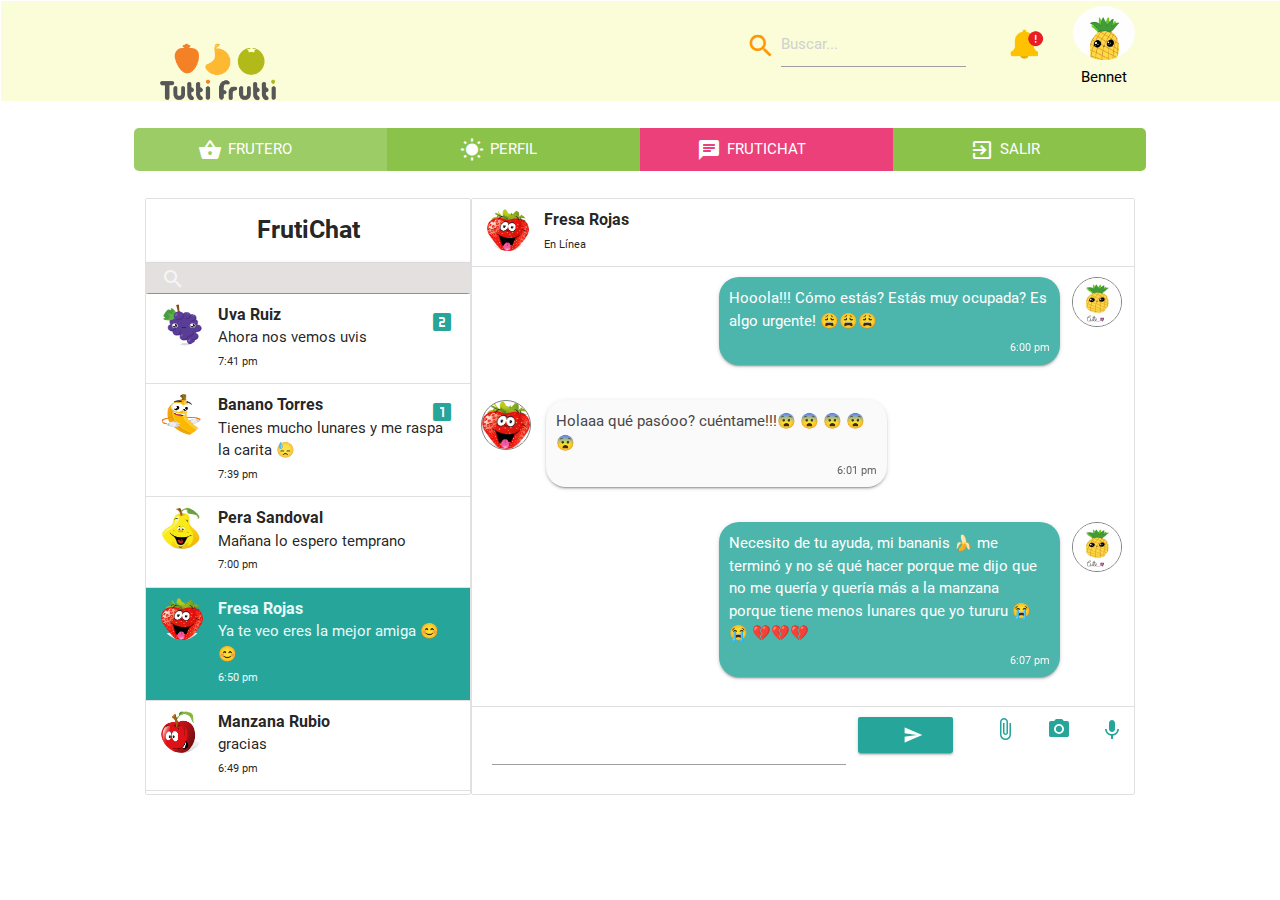
==== chat.html @ 36f9a7bd "Cambios en tuttifrutti" ====
<!DOCTYPE html>
<html lang="en">

<head>
    <meta charset="UTF-8">
    <meta name="viewport" content="width=device-width, initial-scale=1.0">
    <meta http-equiv="X-UA-Compatible" content="ie=edge">
    <link rel="stylesheet" href="css/materialize.min-custom.css">
    <link href="https://fonts.googleapis.com/icon?family=Material+Icons" rel="stylesheet">
    <link rel="stylesheet" href="css/styles.css" />
    <title>Document</title>
</head>

<body>
    <div class="overlap-header"></div>
    <div class="container content-custom-width" >
            <div class="row ">
                    <div class="col s2" id="logo">
                                    <div class="card-content">
                                      <img src="imagenes/home/tuttifrutti.png" width=200px height=220px alt="" class=" responsive-img">
                                     
                                    </div>
                            </div>
                            <div class="col s5" id="dividerheader"></div>
                            <div class="col s3 input-field" id="search">
                                     <i class="material-icons tiny prefix orange-text darken-1 padding-10">search</i>
                                    <input type="text" class="orange-text darken-1" placeholder="Buscar...">
                            </div>
                            <div class="col s1" id="notification">
                                <a href="#" onclick="alert('Tienes 4 mensajes sin leer, ve a chat')"><img src="imagenes/home/notification.jpg"  width=35px height=35px alt="" class="notification responsive-img">
                                </a></div>
                            <div class="col s1 center-align" id="profile">
                                    <a href="perfil.html" class="black-text"><img src="imagenes/perfil/perfil.jpg" width=80px height=80px alt="" class="circle responsive-img">
                                        Bennet</a>
                            </div>
        </div>
        <div class="row">
                <div class="border-radius-5-left padding-10 col s3 light-green lighten-1 center-align">
                                <div class="card-content light-green lighten-1 white-text ">
                                      <a href="home.html" class="white-text"><i class="iconos_absolute material-icons">shopping_basket</i> <span>FRUTERO</span></a>   
                                </div>
                            </div>
                            <div  class="padding-10 col s3 light-green center-align">
                                <div class="card-content light-green  white-text">
                                        <a href="perfil.html" class="white-text"><i class="iconos_absolute material-icons">wb_sunny</i> <span>PERFIL</span></a>         
                                </div>
                            </div>
                            <div  class="padding-10 col s3 pink lighten-1 center-align">
                                <div class="card-content pink lighten-1 white-text">
                                       
                                        <a href="chat.html" class="white-text"> <i class="iconos_absolute material-icons">chat</i> <span>FRUTICHAT</span> </a>
                                </div>
                            </div>
                            <div  class="border-radius-5-right padding-10 col s3 light-green center-align">
                                <div class="card-content light-green  white-text">
                                        <a href="index.html" class="white-text"><i class="iconos_absolute material-icons">exit_to_app </i><span>SALIR</span> </a>
                                </div>
                            </div>
    </div>
        <div class="row">
            <div class="col s4" style="margin-right:0px; padding-right: 0px">
                <ul class="collection">

                    <!-- Titulo Chat -->
                    <li class="collection-item">
                        <p class="title" style="text-align: center; padding: 5px; margin:5px;font-size: 25px">
                            <b>FrutiChat</b></p>
                    </li>

                    <!-- Boton de Buscar -->
                    <li class="collection-item" style="padding:0px">
                        <nav style="height:30px">
                            <div class="nav-wrapper" style="height:30px;line-height:30px">
                                <form style="height: 30px">
                                    <div class="input-field">
                                        <input id="search" style="padding: 0px 0px 0px 4rem; margin:0px" type="search"
                                            required>
                                        <label class="label-icon" for="search" style="font-size:.75em; top: -28px"><i
                                                class="material-icons">search</i></label>
                                        <i class="material-icons" style="font-size:.75em; top: -19px">close</i>
                                    </div>
                                </form>
                            </div>
                        </nav>

                    </li>
                    <div style="height:500px; overflow:scroll">
                        <li class="collection-item avatar ">
                            <img src="imagenes/home/uva.png" alt="" class="circle">
                            <span class="title"><b>Uva Ruiz</b></span>
                            <p>Ahora nos vemos uvis <br>
                                <small>7:41 pm</small>
                            </p>
                            <a href="#!" class="secondary-content"><i class="material-icons">looks_two</i></a>
                        </li>
                        <li class="collection-item avatar">
                            <img src="imagenes/chat/banana.png" alt="" class="circle">
                            <span class="title"><b>Banano Torres</b></span>
                            <p>Tienes mucho lunares y me raspa la carita &#128531;<br>
                                <small>7:39 pm</small>
                            </p>
                            <a href="#!" class="secondary-content"><i class="material-icons">looks_one</i></a>
                        </li>
                        <li class="collection-item avatar">
                            <img src="imagenes/chat/pear.jpg" alt="" class="circle">
                            <span class="title"><b>Pera Sandoval</b></span>
                            <p>Mañana lo espero temprano<br>
                                <small>7:00 pm</small>
                            </p>

                        </li>
                        <li class="collection-item avatar active">
                            <img src="imagenes/chat/strawberry.png" alt="" class="circle">
                            <span class="title"><b>Fresa Rojas</b></span>
                            <p>Ya te veo eres la mejor amiga  &#128522;&#128522;<br>
                                <small>6:50 pm</small>
                            </p>
                        </li>
                        <li class="collection-item avatar">
                            <img src="imagenes/chat/apple.png" alt="" class="circle">
                            <span class="title"><b>Manzana Rubio</b></span>
                            <p>gracias<br>
                                <small>6:49 pm</small>
                            </p>
                        </li>
                        <li class="collection-item avatar">
                            <img src="imagenes/chat/naranja.jpg" alt="" class="circle">
                            <span class="title"><b>Naranja Ávila</b></span>
                            <p>así esta bien<br>
                                <small>6:29 pm</small>
                            </p>
                        </li>
                    </div>
                </ul>

            </div>


            <div class="col s8" style="margin-left:0px; padding-left: 0px">
                <ul class="collection">
                    <!-- style="height: 690px" -->
                    <!-- Encabezado con quien está hablando -->
                    <li class="collection-item avatar" style="min-height: 64px">
                        <img src="imagenes/chat/strawberry.png" alt="" class="circle">
                        <span class="title"><b>Fresa Rojas</b></span>
                        <p><small>En Línea</small>
                        </p>
                    </li>

                    <!-- Parte interna de conversación -->
                    <li class="collection-item" style="height:440px; overflow-y:scroll">
                        <div class="row">
                            <div class="col s11">
                                <div class="card-panel teal lighten-2" style="float: right;max-width: 60%;  width: auto; padding:10px 10px;
                                    margin: 0 0 1rem 0; border-radius: 20px">
                                    <div class="card-content white-text" style>
                                        <p style="margin: 0px">Hooola!!! Cómo estás? Estás muy ocupada? Es algo urgente! &#128553;&#128553;&#128553;

                                        </p>
                                        <span style="color:whitesmoke; float:right;margin: 0"><sub>6:00
                                                pm</sub></span>
                                    </div>
                                </div>
                            </div>

                            <div class="col s1" style="padding: 0">
                                <img src="imagenes/chat/amigos6.jpg" alt="" class="circle" width="50px"
                                    height="50px" style="border:1px solid grey; vertical-align: bottom">
                            </div>
                        </div>

                        <div class="row">
                            <div class="col s1" style="padding: 0">
                                <img src="imagenes/chat/strawberry.png" alt="" class="circle" width="50px"
                                    height="50px" style="border:1px solid grey; vertical-align: bottom">
                            </div>

                            <div class="col s11">
                                <div class="card-panel grey lighten-5" style="float:left; max-width: 60%; width: auto; padding:10px 10px;
                                        margin: 0 0 1rem 0; border-radius: 20px">
                                    <div class="card-content" style="color:rgb(71, 71, 71)">
                                        <p style="margin: 0px"> Holaaa qué pasóoo? cuéntame!!!&#x1F628; &#x1F628; &#x1F628; &#x1F628; &#x1F628;
                                        </p>
                                        <span style="color:rgb(102, 99, 99); float:right;margin: 0"><sub>6:01
                                                pm</sub></span>
                                    </div>
                                </div>
                            </div>
                        </div>

                        <div class="row">
                            <div class="col s11">
                                <div class="card-panel teal lighten-2" style="float: right;max-width: 60%;  width: auto; padding:10px 10px;
                                        margin: 0 0 1rem 0; border-radius: 20px">
                                    <div class="card-content white-text" style>
                                        <p style="margin: 0px"> Necesito de tu ayuda, mi bananis 🍌 me terminó y no sé qué hacer porque
                                            me dijo que no me quería y quería más a la manzana porque tiene menos lunares que yo tururu 
                                            &#128557; &#128557;
                                            💔💔💔                                        </p>
                                        <span style="color:whitesmoke; float:right;margin: 0"><sub>6:07
                                                pm</sub></span>
                                    </div>
                                </div>
                            </div>

                            <div class="col s1" style="padding: 0">
                                <img src="imagenes/chat/amigos6.jpg" alt="" class="circle" width="50px"
                                    height="50px" style="border:1px solid grey; vertical-align: bottom">
                            </div>
                        </div>

                        <div class="row">
                            <div class="col s1" style="padding: 0">
                                <img src="imagenes/chat/strawberry.png" alt="" class="circle" width="50px"
                                    height="50px" style="border:1px solid grey; vertical-align: bottom">
                            </div>

                            <div class="col s11">
                                <div class="card-panel grey lighten-5" style="float:left; max-width: 60%; width: auto; padding:10px 10px;
                                            margin: 0 0 1rem 0; border-radius: 20px">
                                    <div class="card-content" style="color:rgb(71, 71, 71)">
                                        <p style="margin: 0px">Quieres que hable con él? O quieres que tomemos unos cocteles?🍸🍸🍸🍹🍹&#129322;&#129322;
                                        </p>
                                        <span style="color:rgb(102, 99, 99); float:right;margin: 0"><sub>6:15
                                                pm</sub></span>
                                    </div>
                                </div>
                            </div>
                        </div>

                        <div class="row">
                            <div class="col s11">
                                <div class="card-panel teal lighten-2" style="float: right;max-width: 60%;  width: auto; padding:10px 10px;
                                            margin: 0 0 1rem 0; border-radius: 20px">
                                    <div class="card-content white-text" style>
                                        <p style="margin: 0px">Siiiii Green Bar donde nos conocimos cuando te caiste
                                            en el baño &#129315;&#129315;&#129315;
                                        </p>
                                        <span style="color:whitesmoke; float:right;margin: 0"><sub>6:20
                                                pm</sub></span>
                                    </div>
                                </div>
                            </div>

                            <div class="col s1" style="padding: 0">
                                <img src="imagenes/chat/amigos6.jpg" alt="" class="circle" width="50px"
                                    height="50px" style="border:1px solid grey; vertical-align: bottom">
                            </div>
                        </div>

                        <div class="row">
                            <div class="col s1" style="padding: 0">
                                <img src="imagenes/chat/strawberry.png" alt="" class="circle" width="50px"
                                    height="50px" style="border:1px solid grey; vertical-align: bottom">
                            </div>

                            <div class="col s11">
                                <div class="card-panel grey lighten-5" style="float:left; max-width: 60%; width: auto; padding:10px 10px;
                                                margin: 0 0 1rem 0; border-radius: 20px">
                                    <div class="card-content" style="color:rgb(71, 71, 71)">
                                        <p style="margin: 0px">Listo a qué horas nos vemos?
                                        </p>
                                        <span style="color:rgb(102, 99, 99); float:right;margin: 0"><sub>6:22
                                                pm</sub></span>
                                    </div>
                                </div>
                            </div>
                        </div>

                        <div class="row">
                            <div class="col s11">
                                <div class="card-panel teal lighten-2" style="float: right;max-width: 60%;  width: auto; padding:10px 10px;
                                                margin: 0 0 1rem 0; border-radius: 20px">
                                    <div class="card-content white-text" style>
                                        <p style="margin: 0px">Te parece en una hora porque tengo cara de loca
                                        </p>
                                        <span style="color:whitesmoke; float:right;margin: 0"><sub>6:30
                                                pm</sub></span>
                                    </div>
                                </div>
                            </div>

                            <div class="col s1" style="padding: 0">
                                <img src="imagenes/chat/amigos6.jpg" alt="" class="circle" width="50px"
                                    height="50px" style="border:1px solid grey; vertical-align: bottom">
                            </div>
                        </div>

                        <div class="row">
                            <div class="col s11">
                                <div class="card-panel teal lighten-2" style="float: right;max-width: 60%;  width: auto; padding:10px 10px;
                                                    margin: 0 0 1rem 0; border-radius: 20px">
                                    <div class="card-content white-text" style>
                                        <p style="margin: 0px"> Ya te veo eres la mejor amiga  &#128522;&#128522;
                                        </p>
                                        <span style="color:whitesmoke; float:right;margin: 0"><sub>6:50
                                                pm</sub></span>
                                    </div>
                                </div>
                            </div>

                            <div class="col s1" style="padding: 0">
                                <img src="imagenes/chat/amigos6.jpg" alt="" class="circle" width="50px"
                                    height="50px" style="border:1px solid grey; vertical-align: bottom">
                            </div>
                        </div>
                    </li>

                    <!-- Parte de enviar mensajes -->
                    <li class="collection-item" style="height: 68px">
                        <div class="row">
                            <form class="col s12">
                                <div class="row">
                                    <div class="input-field col s7" style="margin: 0px">
                                        <textarea id="textarea1" class="materialize-textarea"
                                            style="margin:0px 0px 2px; padding:1px 0px 1px"></textarea>
                                    </div>
                                    <div class="col s2" style="padding: 0px 1px">
                                        <button class="btn waves-effect waves-light" type="submit" name="action">
                                            <i class="material-icons right">send</i>
                                        </button>
                                    </div>
                                    <div class="col s1" style="padding: 0px 1px">
                                        <a href="#!" class="secondary-content"><i
                                                class="material-icons">attach_file</i></a>
                                    </div>

                                    <div class="col s1" style="padding: 0px 1px">
                                        <a href="#!" class="secondary-content"><i
                                                class="material-icons">camera_alt</i></a>
                                    </div>

                                    <div class="col s1" style="padding: 0px 1px">
                                        <a href="#!" class="secondary-content"><i
                                                class="material-icons">keyboard_voice</i></a>
                                    </div>

                                </div>
                            </form>
                        </div>
                    </li>
                </ul>
            </div>
        </div>
    </div>


</body>

</html>
---- css/styles.css ----
/* Home */

.notification{
  margin-top: 20px !important;
  margin-left: 20px !important;
}
.padding-10{
  padding: 10px !important;
}
.border-radius-5-left{
  border-radius: 5px 0px 0px 5px !important;
}
.border-radius-5-right{
  border-radius: 0px 5px 5px 0px !important;
}

.iconos_absolute{
  position:absolute !important;
  margin-left: -30px !important;
}
.overlap{
  position: absolute !important;
  width:227px !important;
  height:297px !important;
  background:rgba(133, 121, 121, 0.2);
  z-index: 9000;
}
.overlap-header{
  position: absolute !important;
  width:100% !important;
  height:100px !important;
  background-image: url("../imagenes/home/fondopatron.jpg");
  background:rgba(234, 246, 99, 0.26);
  z-index: -2;
}
.zindexfirst{
  z-index: 9000000 !important;
}
.card-custom{
  width:227px !important;
  height:297px !important;
}
.content-custom-width{
  width: 90% !important;
}
.float-right{
  float: right !important;
}
.margin-10{
  margin:10px !important;
}
.span-wall{
  font-size: 16px !important; font-weight:bold !important;
}
.img-wall{
  padding:0px 50px 20px 50px !important;
}
.background-opacity{
  background:rgba(75, 185, 133, 0.3);
  z-index: 90000 !important;
}
.cards_event{
  display: flex;
  flex-direction: column; 
}
.fondofrutas{
  background-size: 150px;
  background-image:url("../imagenes/home/fondo.png") !important;
  background-repeat: repeat;
}
.size-events{
  width: 70% !important;
  height: 70% !important;
  margin-left: 15% !important;
}


/* Perfil */
body{
  background: white;
  padding: 1px !important;    
}

.container{
  padding:5px !important;
  max-width: 1000px !important;
  
}
.bio{
color:  #616161 !important; 
height: 400px !important;  
}

.titulo{
  font-size: 23px !important;
}

#file_multi_video{
  width: 0.1px;
  height: 0.1px;
  opacity: 0;
  overflow: hidden;
  position: absolute;
  z-index: -1;
  }
  #file{
    width: 0.1px;
    height: 0.1px;
    opacity: 0;
    overflow: hidden;
    position: absolute;
    z-index: -1;
    }

label[for="file_multi_video"] {
  font-size: 12px;
  font-weight: 600;
  color: #fff;
  background-color: #106BA0;
  display: inline-block;
  transition: all .5s;
  cursor: pointer;
  padding: 10px 10px !important;
  text-transform: uppercase;
  width: fit-content;
  text-align: center;
  }

  label[for="file"] {
    font-size: 12px;
    font-weight: 600;
    color: #fff;
    background-color: #106BA0;
    display: inline-block;
    transition: all .5s;
    cursor: pointer;
    padding: 10px 10px !important;
    text-transform: uppercase;
    width: fit-content;
    text-align: center;
    
  }

  .estilo-textarea {
    width:450px;border: 2px solid #990000; height: 60px !important;
  }

  .remark{
    background-color: #F2FDFF;
    border-radius: 20px;
    width: 480px;
    height: 80px;
    text-align: left;
    align-self: center;
    overflow-y: scroll;
  }
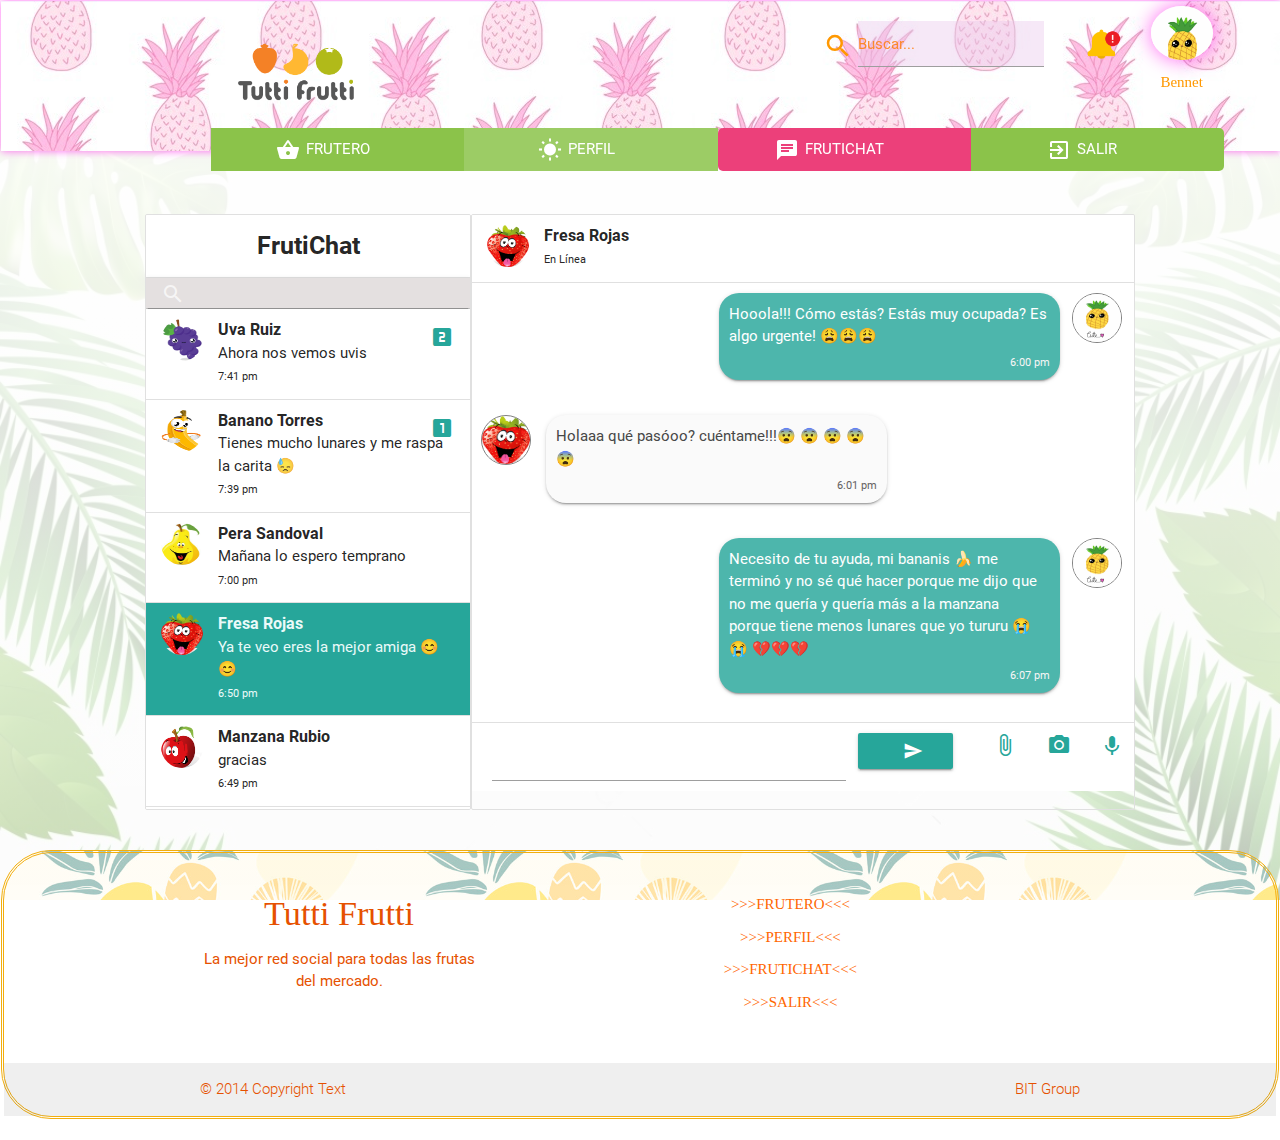
==== commit 4b716145: "Modificaciones de Grupo Mandarina, header, footer, fondo" ====
--- a/chat.html
+++ b/chat.html
@@ -11,53 +11,73 @@
     <title>Document</title>
 </head>
 
-<body>
-    <div class="overlap-header"></div>
-    <div class="container content-custom-width" >
+<body class="fondo">
+
+    <!-- HEADAER -->
+    <header class="menu-cambia">
+        <div class="overlap-header menu-cambia"></div>
+        <div class="container content-custom-width fixedheader">
             <div class="row ">
-                    <div class="col s2" id="logo">
-                                    <div class="card-content">
-                                      <img src="imagenes/home/tuttifrutti.png" width=200px height=220px alt="" class=" responsive-img">
-                                     
-                                    </div>
-                            </div>
-                            <div class="col s5" id="dividerheader"></div>
-                            <div class="col s3 input-field" id="search">
-                                     <i class="material-icons tiny prefix orange-text darken-1 padding-10">search</i>
-                                    <input type="text" class="orange-text darken-1" placeholder="Buscar...">
-                            </div>
-                            <div class="col s1" id="notification">
-                                <a href="#" onclick="alert('Tienes 4 mensajes sin leer, ve a chat')"><img src="imagenes/home/notification.jpg"  width=35px height=35px alt="" class="notification responsive-img">
-                                </a></div>
-                            <div class="col s1 center-align" id="profile">
-                                    <a href="perfil.html" class="black-text"><img src="imagenes/perfil/perfil.jpg" width=80px height=80px alt="" class="circle responsive-img">
-                                        Bennet</a>
-                            </div>
+                <div class="col s2" id="logo">
+                    <div class="card-content">
+                        <img src="imagenes/home/tuttifrutti.png" alt="" class="img_logo responsive-img">
+
+                    </div>
+                </div>
+                <div class="col s5" id="dividerheader"></div>
+                <div class="col s3 input-field" id="search">
+                    <i class="material-icons tiny prefix orange-text darken-1 padding-10 ">search</i>
+                    <input type="text" style="background-color: rgba(234, 204, 236, 0.445)" class="orange-text darken-1" placeholder="Buscar...">
+                </div>
+                <div class="col s1" id="notification">
+                    <a href="chat.html" onclick="alert('Tienes 4 mensajes sin leer, ve a chat')">
+                        <img src="imagenes/home/notification.jpg" alt="" class="img_alerta notification responsive-img">
+                    </a>
+                </div>
+                <div class="col s1 center-align" id="profile">
+                    <a href="perfil.html" class="black-text">
+                        <img src="imagenes/perfil/perfil.jpg" width=80px height=80px alt="" class="circle responsive-img sombra">
+                        <h6 class="orange-text darken-4 fuente">Bennet</h6>
+                    </a>
+                </div>
+            </div>
+
+            <div class="row">
+                <div class="padding-10 col s3 light-green center-align">
+                    <div class="card-content light-green  white-text">
+                        <a href="home.html" class="white-text"><i class="iconos_absolute material-icons">shopping_basket</i> <span>FRUTERO</span></a>
+                    </div>
+                </div>
+
+                <div class="padding-10 col s3 light-green lighten-1 center-align">
+                    <div class="card-content light-green lighten-1 white-text">
+                        <a href="perfil.html" class="white-text"><i class="iconos_absolute material-icons">wb_sunny</i> <span>PERFIL</span></a>
+                    </div>
+                </div>
+
+                <div class="border-radius-5-left padding-10 col s3 pink lighten-1 center-align">
+                    <div class="card-content pink lighten-1 white-text ">
+
+                        <a href="chat.html" class="white-text"> <i class="iconos_absolute material-icons">chat</i> <span>FRUTICHAT</span> </a>
+                    </div>
+                </div>
+                <div class="border-radius-5-right padding-10 col s3 light-green center-align">
+                    <div class="card-content light-green  white-text">
+                        <a href="index.html" class="white-text"><i class="iconos_absolute material-icons">exit_to_app </i><span>SALIR</span> </a>
+                    </div>
+                </div>
+
+            </div>
+
         </div>
-        <div class="row">
-                <div class="border-radius-5-left padding-10 col s3 light-green lighten-1 center-align">
-                                <div class="card-content light-green lighten-1 white-text ">
-                                      <a href="home.html" class="white-text"><i class="iconos_absolute material-icons">shopping_basket</i> <span>FRUTERO</span></a>   
-                                </div>
-                            </div>
-                            <div  class="padding-10 col s3 light-green center-align">
-                                <div class="card-content light-green  white-text">
-                                        <a href="perfil.html" class="white-text"><i class="iconos_absolute material-icons">wb_sunny</i> <span>PERFIL</span></a>         
-                                </div>
-                            </div>
-                            <div  class="padding-10 col s3 pink lighten-1 center-align">
-                                <div class="card-content pink lighten-1 white-text">
-                                       
-                                        <a href="chat.html" class="white-text"> <i class="iconos_absolute material-icons">chat</i> <span>FRUTICHAT</span> </a>
-                                </div>
-                            </div>
-                            <div  class="border-radius-5-right padding-10 col s3 light-green center-align">
-                                <div class="card-content light-green  white-text">
-                                        <a href="index.html" class="white-text"><i class="iconos_absolute material-icons">exit_to_app </i><span>SALIR</span> </a>
-                                </div>
-                            </div>
-    </div>
-        <div class="row">
+    </header>
+    <!-- FIN HEADER -->
+
+
+
+    <div class="container content-custom-width">
+        <!-- dentro de este div va el contenido de la pagina-->
+        <div class="row padi">
             <div class="col s4" style="margin-right:0px; padding-right: 0px">
                 <ul class="collection">
 
@@ -73,8 +93,7 @@
                             <div class="nav-wrapper" style="height:30px;line-height:30px">
                                 <form style="height: 30px">
                                     <div class="input-field">
-                                        <input id="search" style="padding: 0px 0px 0px 4rem; margin:0px" type="search"
-                                            required>
+                                        <input id="search" style="padding: 0px 0px 0px 4rem; margin:0px" type="search" required>
                                         <label class="label-icon" for="search" style="font-size:.75em; top: -28px"><i
                                                 class="material-icons">search</i></label>
                                         <i class="material-icons" style="font-size:.75em; top: -19px">close</i>
@@ -112,7 +131,7 @@
                         <li class="collection-item avatar active">
                             <img src="imagenes/chat/strawberry.png" alt="" class="circle">
                             <span class="title"><b>Fresa Rojas</b></span>
-                            <p>Ya te veo eres la mejor amiga  &#128522;&#128522;<br>
+                            <p>Ya te veo eres la mejor amiga &#128522;&#128522;<br>
                                 <small>6:50 pm</small>
                             </p>
                         </li>
@@ -164,15 +183,13 @@
                             </div>
 
                             <div class="col s1" style="padding: 0">
-                                <img src="imagenes/chat/amigos6.jpg" alt="" class="circle" width="50px"
-                                    height="50px" style="border:1px solid grey; vertical-align: bottom">
-                            </div>
-                        </div>
-
-                        <div class="row">
-                            <div class="col s1" style="padding: 0">
-                                <img src="imagenes/chat/strawberry.png" alt="" class="circle" width="50px"
-                                    height="50px" style="border:1px solid grey; vertical-align: bottom">
+                                <img src="imagenes/chat/amigos6.jpg" alt="" class="circle" width="50px" height="50px" style="border:1px solid grey; vertical-align: bottom">
+                            </div>
+                        </div>
+
+                        <div class="row">
+                            <div class="col s1" style="padding: 0">
+                                <img src="imagenes/chat/strawberry.png" alt="" class="circle" width="50px" height="50px" style="border:1px solid grey; vertical-align: bottom">
                             </div>
 
                             <div class="col s11">
@@ -193,10 +210,7 @@
                                 <div class="card-panel teal lighten-2" style="float: right;max-width: 60%;  width: auto; padding:10px 10px;
                                         margin: 0 0 1rem 0; border-radius: 20px">
                                     <div class="card-content white-text" style>
-                                        <p style="margin: 0px"> Necesito de tu ayuda, mi bananis 🍌 me terminó y no sé qué hacer porque
-                                            me dijo que no me quería y quería más a la manzana porque tiene menos lunares que yo tururu 
-                                            &#128557; &#128557;
-                                            💔💔💔                                        </p>
+                                        <p style="margin: 0px"> Necesito de tu ayuda, mi bananis 🍌 me terminó y no sé qué hacer porque me dijo que no me quería y quería más a la manzana porque tiene menos lunares que yo tururu &#128557; &#128557; 💔💔💔 </p>
                                         <span style="color:whitesmoke; float:right;margin: 0"><sub>6:07
                                                 pm</sub></span>
                                     </div>
@@ -204,15 +218,13 @@
                             </div>
 
                             <div class="col s1" style="padding: 0">
-                                <img src="imagenes/chat/amigos6.jpg" alt="" class="circle" width="50px"
-                                    height="50px" style="border:1px solid grey; vertical-align: bottom">
-                            </div>
-                        </div>
-
-                        <div class="row">
-                            <div class="col s1" style="padding: 0">
-                                <img src="imagenes/chat/strawberry.png" alt="" class="circle" width="50px"
-                                    height="50px" style="border:1px solid grey; vertical-align: bottom">
+                                <img src="imagenes/chat/amigos6.jpg" alt="" class="circle" width="50px" height="50px" style="border:1px solid grey; vertical-align: bottom">
+                            </div>
+                        </div>
+
+                        <div class="row">
+                            <div class="col s1" style="padding: 0">
+                                <img src="imagenes/chat/strawberry.png" alt="" class="circle" width="50px" height="50px" style="border:1px solid grey; vertical-align: bottom">
                             </div>
 
                             <div class="col s11">
@@ -233,8 +245,7 @@
                                 <div class="card-panel teal lighten-2" style="float: right;max-width: 60%;  width: auto; padding:10px 10px;
                                             margin: 0 0 1rem 0; border-radius: 20px">
                                     <div class="card-content white-text" style>
-                                        <p style="margin: 0px">Siiiii Green Bar donde nos conocimos cuando te caiste
-                                            en el baño &#129315;&#129315;&#129315;
+                                        <p style="margin: 0px">Siiiii Green Bar donde nos conocimos cuando te caiste en el baño &#129315;&#129315;&#129315;
                                         </p>
                                         <span style="color:whitesmoke; float:right;margin: 0"><sub>6:20
                                                 pm</sub></span>
@@ -243,15 +254,13 @@
                             </div>
 
                             <div class="col s1" style="padding: 0">
-                                <img src="imagenes/chat/amigos6.jpg" alt="" class="circle" width="50px"
-                                    height="50px" style="border:1px solid grey; vertical-align: bottom">
-                            </div>
-                        </div>
-
-                        <div class="row">
-                            <div class="col s1" style="padding: 0">
-                                <img src="imagenes/chat/strawberry.png" alt="" class="circle" width="50px"
-                                    height="50px" style="border:1px solid grey; vertical-align: bottom">
+                                <img src="imagenes/chat/amigos6.jpg" alt="" class="circle" width="50px" height="50px" style="border:1px solid grey; vertical-align: bottom">
+                            </div>
+                        </div>
+
+                        <div class="row">
+                            <div class="col s1" style="padding: 0">
+                                <img src="imagenes/chat/strawberry.png" alt="" class="circle" width="50px" height="50px" style="border:1px solid grey; vertical-align: bottom">
                             </div>
 
                             <div class="col s11">
@@ -281,8 +290,7 @@
                             </div>
 
                             <div class="col s1" style="padding: 0">
-                                <img src="imagenes/chat/amigos6.jpg" alt="" class="circle" width="50px"
-                                    height="50px" style="border:1px solid grey; vertical-align: bottom">
+                                <img src="imagenes/chat/amigos6.jpg" alt="" class="circle" width="50px" height="50px" style="border:1px solid grey; vertical-align: bottom">
                             </div>
                         </div>
 
@@ -291,7 +299,7 @@
                                 <div class="card-panel teal lighten-2" style="float: right;max-width: 60%;  width: auto; padding:10px 10px;
                                                     margin: 0 0 1rem 0; border-radius: 20px">
                                     <div class="card-content white-text" style>
-                                        <p style="margin: 0px"> Ya te veo eres la mejor amiga  &#128522;&#128522;
+                                        <p style="margin: 0px"> Ya te veo eres la mejor amiga &#128522;&#128522;
                                         </p>
                                         <span style="color:whitesmoke; float:right;margin: 0"><sub>6:50
                                                 pm</sub></span>
@@ -300,8 +308,7 @@
                             </div>
 
                             <div class="col s1" style="padding: 0">
-                                <img src="imagenes/chat/amigos6.jpg" alt="" class="circle" width="50px"
-                                    height="50px" style="border:1px solid grey; vertical-align: bottom">
+                                <img src="imagenes/chat/amigos6.jpg" alt="" class="circle" width="50px" height="50px" style="border:1px solid grey; vertical-align: bottom">
                             </div>
                         </div>
                     </li>
@@ -312,8 +319,7 @@
                             <form class="col s12">
                                 <div class="row">
                                     <div class="input-field col s7" style="margin: 0px">
-                                        <textarea id="textarea1" class="materialize-textarea"
-                                            style="margin:0px 0px 2px; padding:1px 0px 1px"></textarea>
+                                        <textarea id="textarea1" class="materialize-textarea" style="margin:0px 0px 2px; padding:1px 0px 1px"></textarea>
                                     </div>
                                     <div class="col s2" style="padding: 0px 1px">
                                         <button class="btn waves-effect waves-light" type="submit" name="action">
@@ -342,8 +348,46 @@
                 </ul>
             </div>
         </div>
+
+
+        <!--Aqui termina el contenido de la pagina -->
     </div>
 
+    <!-- FOOTER -->
+
+    <div class="row">
+        <footer class="page-footer fondo-footer">
+            <div class="container">
+                <div class="row">
+                    <div class="col l4 s12 ">
+                        <h4 class="orange-text text-darken-4 center fuente">Tutti Frutti</h4>
+                        <p class="orange-text text-darken-4 center">La mejor red social para todas las frutas del mercado.</p>
+                    </div>
+                    <div class="col l4 offset-l2 s12 fuente center">
+                        <ul>
+                            <li class="padding-3"><a class="link" href="home.html">>>>FRUTERO<<<</a></li>
+                            <li class="padding-3"><a class="link" href="perfil.html">>>>PERFIL<<<</a></li>
+                            <li class="padding-3"><a class="link" href="chat.html">>>>FRUTICHAT<<<</a></li>
+                            <li class="padding-3"><a class="link" href="index.html">>>>SALIR<<<</a></li>
+                        </ul>
+                    </div>
+                </div>
+            </div>
+            <div class="footer-copyright">
+                <div class="container">
+
+                    <a class="orange-text text-darken-4 left" href="#">© 2014 Copyright Text</a>
+                    <a class="orange-text text-darken-4 right" href="#">BIT Group</a>
+                </div>
+            </div>
+        </footer>
+
+    </div>
+
+
+    <script type="text/javascript" src="https://code.jquery.com/jquery-3.2.1.min.js"></script>
+    <script type="text/javascript" src="js/materialize.min.js"></script>
+    <script type="text/javascript" src="js/header.js"></script>
 
 </body>
 
--- a/css/styles.css
+++ b/css/styles.css
@@ -1,3 +1,54 @@
+/* Header */
+
+.fixedheader {
+  position: fixed;
+  width: 500px;
+  height: 200px;
+  left: 17%;
+  right: 17%;
+  z-index: +20;
+}
+
+.img_logo {
+  width: 200px;
+  height: 220px;
+}
+
+.img_alerta {
+  width: 35px;
+  height: 35px;
+}
+
+.padi {
+  padding-top: 200px;
+}
+
+.sombra {
+  border-color: rgb(255, 144, 0);
+  box-shadow: 0 1px 1px rgba(164, 23, 229, 0.075)inset, 0 0 20px rgba(255, 0, 234, 0.6);
+}
+
+input::placeholder {
+  color: rgba(255, 123, 0, 0.808);
+}
+
+
+/* tamñaños para el menu pequeño */
+
+.menu-cambia.small img {
+  width: 70%;
+  height: 70%;
+  margin-top: 10px;
+}
+
+.menu-cambia.small li {
+  margin-top: 100px;
+}
+
+.menu-cambia.small a {
+  font-family: "Signika-Bold";
+}
+
 /* Home */
 
 .notification{
@@ -7,6 +58,11 @@
 .padding-10{
   padding: 10px !important;
 }
+
+.padding-3 {
+  padding-bottom: 10px !important;
+}
+
 .border-radius-5-left{
   border-radius: 5px 0px 0px 5px !important;
 }
@@ -25,16 +81,17 @@
   background:rgba(133, 121, 121, 0.2);
   z-index: 9000;
 }
-.overlap-header{
-  position: absolute !important;
-  width:100% !important;
-  height:100px !important;
-  background-image: url("../imagenes/home/fondopatron.jpg");
-  background:rgba(234, 246, 99, 0.26);
-  z-index: -2;
+.overlap-header {
+  position: fixed !important;
+  width: 100% !important;
+  height: 150px !important;
+  background-image: url("../imagenes/header.jpg");
+  border-color: rgb(255, 144, 0);
+  box-shadow: 0 1px 1px rgba(164, 23, 229, 0.075)inset, 0 0 8px rgba(255, 0, 234, 0.6);
+  z-index: 12;
 }
 .zindexfirst{
-  z-index: 9000000 !important;
+  z-index: 10 !important;
 }
 .card-custom{
   width:227px !important;
@@ -63,12 +120,13 @@
   display: flex;
   flex-direction: column; 
 }
-.fondofrutas{
+.fondofrutas {
   background-size: 150px;
-  background-image:url("../imagenes/home/fondo.png") !important;
+  background-image: url("../imagenes/home/fondo.png") !important;
   background-repeat: repeat;
 }
-.size-events{
+
+.size-events {
   width: 70% !important;
   height: 70% !important;
   margin-left: 15% !important;
@@ -94,6 +152,8 @@
 .titulo{
   font-size: 23px !important;
 }
+
+/* Publicaciones */
 
 #file_multi_video{
   width: 0.1px;
@@ -153,4 +213,49 @@
     text-align: left;
     align-self: center;
     overflow-y: scroll;
-  }+  }
+
+  /* Diana */
+
+.fondo {
+  
+  background-image: linear-gradient( rgb(255, 255, 255), rgba(255, 255, 255, 0.712)), url(../imagenes/fondo4.jpg);
+  background-size: 100%;
+  z-index: 100;
+  background-attachment: fixed;
+}
+
+.fondo-footer {
+  background-image: linear-gradient( rgba(247, 222, 109, 0.486), rgba(255, 255, 255, 0.363)), url(../imagenes/footer.jpg);
+  background-size: 30%;
+  z-index: 100;
+  background-attachment: fixed;
+  border-radius: 50px 50px 50px 50px;
+  -moz-border-radius: 50px 50px 50px 50px;
+  -webkit-border-radius: 50px 50px 50px 50px;
+  border: 3px double #f2ae0e;
+}
+
+@font-face {
+  font-family: "Signika-Bold";
+  src: url("fonts/Signika-Bold.ttf");
+}
+
+.fuente {
+  font-family: "Signika-Bold";
+}
+
+.contenido {
+  position: absolute;
+  background: transparent;
+  z-index: 2;
+  width: 100%
+}
+
+.link {
+  color: rgb(255, 102, 0);
+}
+
+.link:hover {
+  color: rgb(1, 204, 52);
+}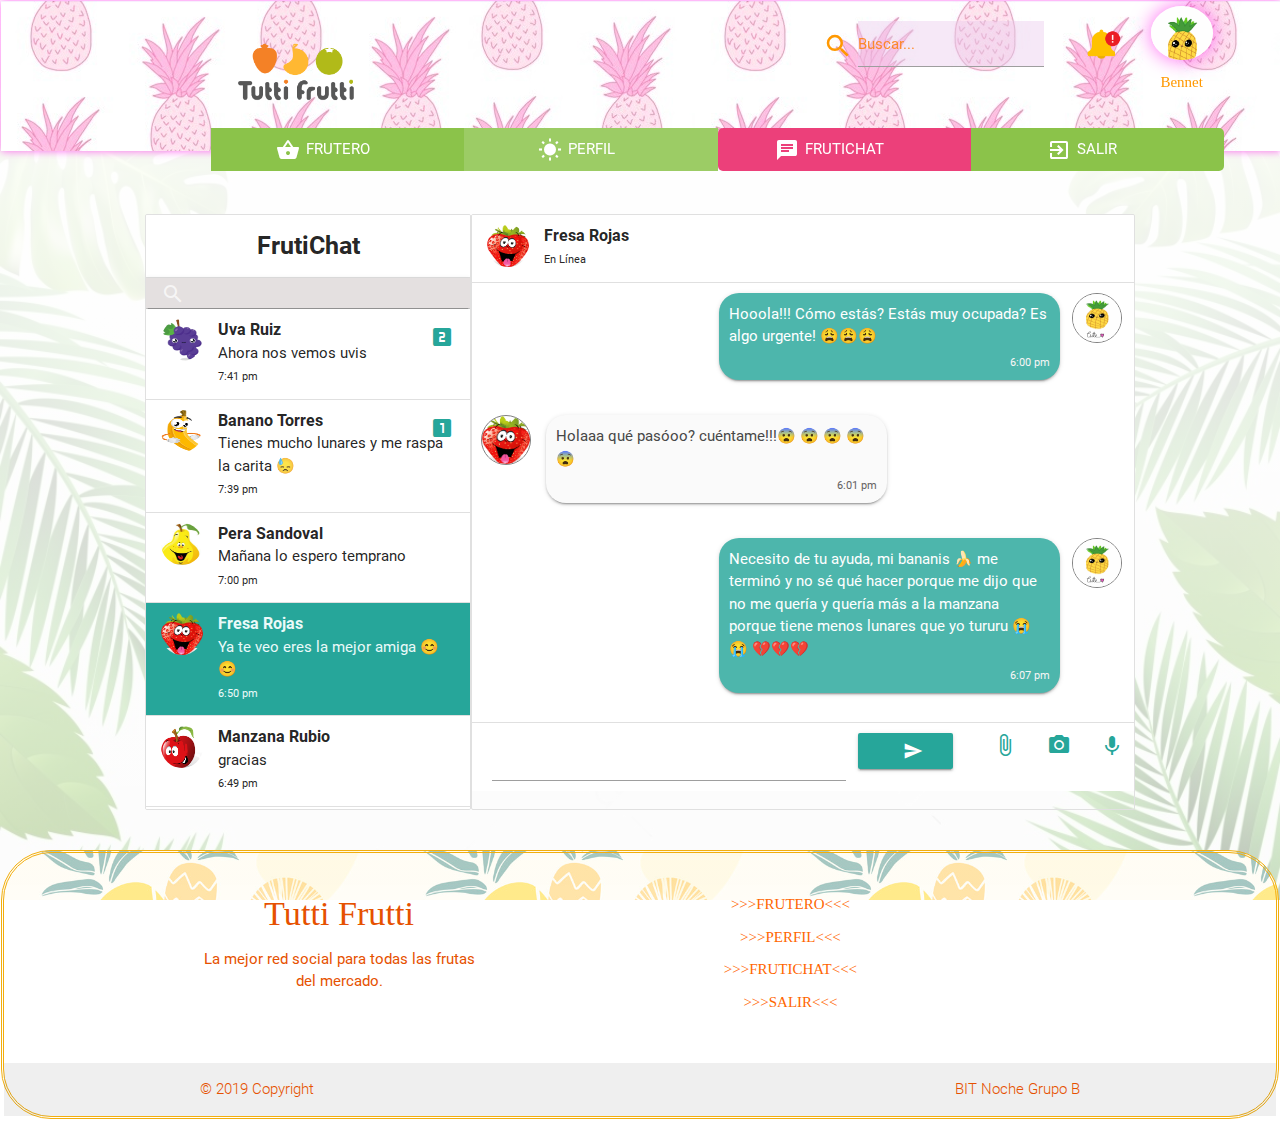
==== commit 5f53ea4f: "Modificaciones grupo mandarina copyright" ====
--- a/chat.html
+++ b/chat.html
@@ -376,8 +376,8 @@
             <div class="footer-copyright">
                 <div class="container">
 
-                    <a class="orange-text text-darken-4 left" href="#">© 2014 Copyright Text</a>
-                    <a class="orange-text text-darken-4 right" href="#">BIT Group</a>
+                        <a class="orange-text text-darken-4 left" href="#">© 2019 Copyright</a>
+                        <a class="orange-text text-darken-4 right" href="#">BIT Noche Grupo B</a>
                 </div>
             </div>
         </footer>
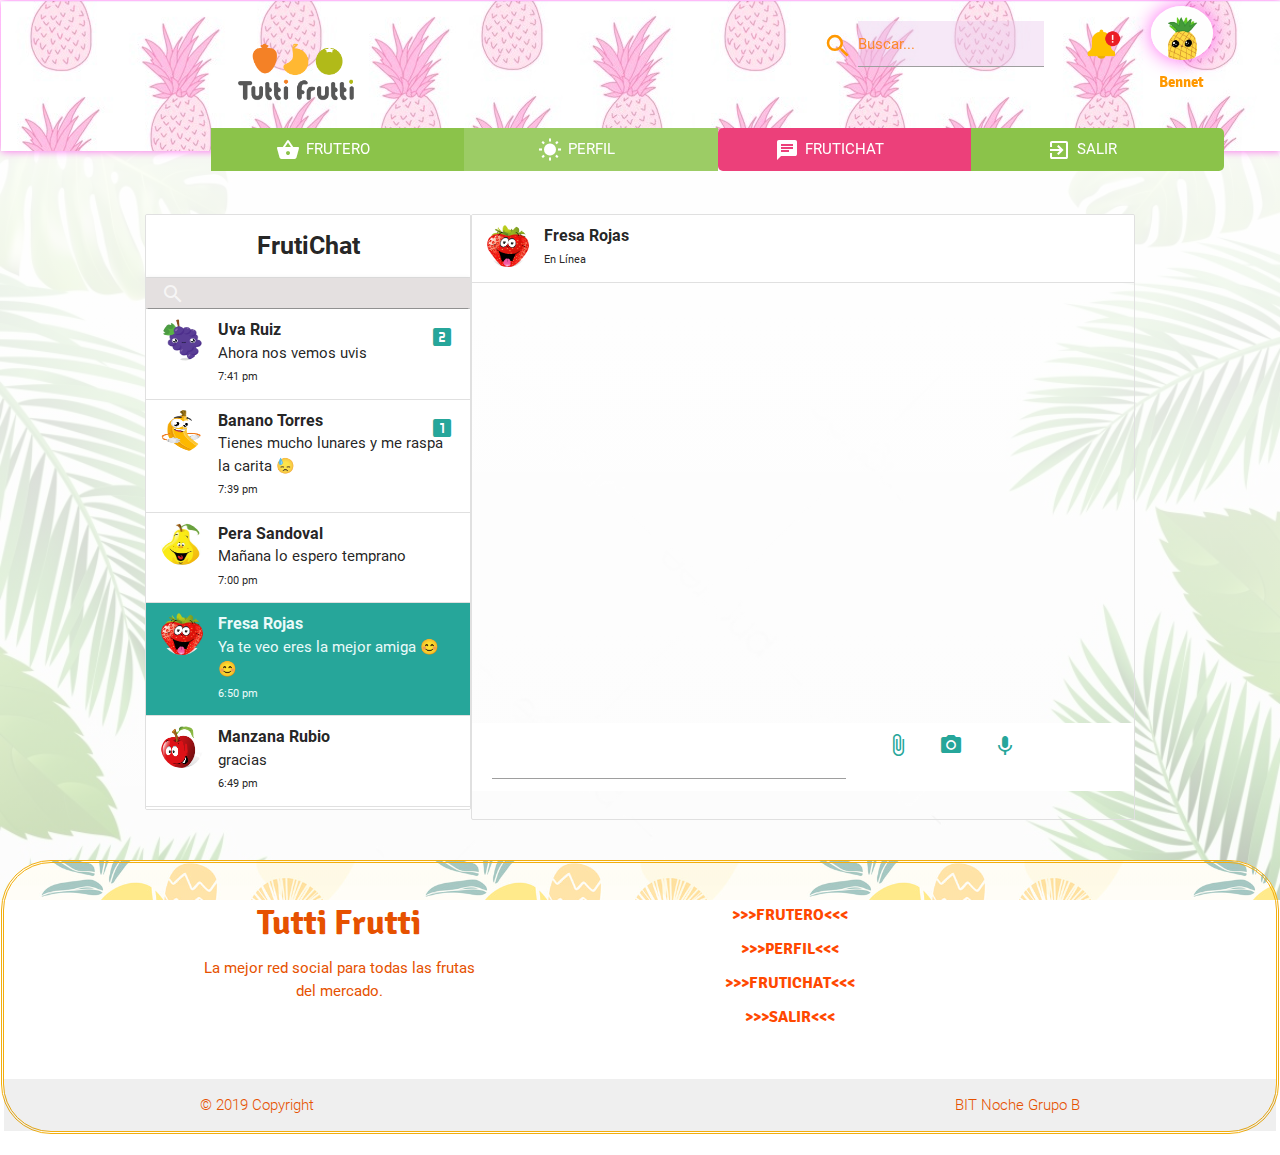
==== commit beb3c402: "Modificaciones chat e historias" ====
--- a/chat.html
+++ b/chat.html
@@ -93,7 +93,8 @@
                             <div class="nav-wrapper" style="height:30px;line-height:30px">
                                 <form style="height: 30px">
                                     <div class="input-field">
-                                        <input id="search" style="padding: 0px 0px 0px 4rem; margin:0px" type="search" required>
+                                        <input id="search" style="padding: 0px 0px 0px 4rem; margin:0px" type="search"
+                                            required>
                                         <label class="label-icon" for="search" style="font-size:.75em; top: -28px"><i
                                                 class="material-icons">search</i></label>
                                         <i class="material-icons" style="font-size:.75em; top: -19px">close</i>
@@ -167,150 +168,14 @@
                     </li>
 
                     <!-- Parte interna de conversación -->
-                    <li class="collection-item" style="height:440px; overflow-y:scroll">
-                        <div class="row">
-                            <div class="col s11">
-                                <div class="card-panel teal lighten-2" style="float: right;max-width: 60%;  width: auto; padding:10px 10px;
-                                    margin: 0 0 1rem 0; border-radius: 20px">
-                                    <div class="card-content white-text" style>
-                                        <p style="margin: 0px">Hooola!!! Cómo estás? Estás muy ocupada? Es algo urgente! &#128553;&#128553;&#128553;
-
-                                        </p>
-                                        <span style="color:whitesmoke; float:right;margin: 0"><sub>6:00
-                                                pm</sub></span>
-                                    </div>
-                                </div>
-                            </div>
-
-                            <div class="col s1" style="padding: 0">
-                                <img src="imagenes/chat/amigos6.jpg" alt="" class="circle" width="50px" height="50px" style="border:1px solid grey; vertical-align: bottom">
-                            </div>
-                        </div>
-
-                        <div class="row">
-                            <div class="col s1" style="padding: 0">
-                                <img src="imagenes/chat/strawberry.png" alt="" class="circle" width="50px" height="50px" style="border:1px solid grey; vertical-align: bottom">
-                            </div>
-
-                            <div class="col s11">
-                                <div class="card-panel grey lighten-5" style="float:left; max-width: 60%; width: auto; padding:10px 10px;
-                                        margin: 0 0 1rem 0; border-radius: 20px">
-                                    <div class="card-content" style="color:rgb(71, 71, 71)">
-                                        <p style="margin: 0px"> Holaaa qué pasóoo? cuéntame!!!&#x1F628; &#x1F628; &#x1F628; &#x1F628; &#x1F628;
-                                        </p>
-                                        <span style="color:rgb(102, 99, 99); float:right;margin: 0"><sub>6:01
-                                                pm</sub></span>
-                                    </div>
-                                </div>
-                            </div>
-                        </div>
-
-                        <div class="row">
-                            <div class="col s11">
-                                <div class="card-panel teal lighten-2" style="float: right;max-width: 60%;  width: auto; padding:10px 10px;
-                                        margin: 0 0 1rem 0; border-radius: 20px">
-                                    <div class="card-content white-text" style>
-                                        <p style="margin: 0px"> Necesito de tu ayuda, mi bananis 🍌 me terminó y no sé qué hacer porque me dijo que no me quería y quería más a la manzana porque tiene menos lunares que yo tururu &#128557; &#128557; 💔💔💔 </p>
-                                        <span style="color:whitesmoke; float:right;margin: 0"><sub>6:07
-                                                pm</sub></span>
-                                    </div>
-                                </div>
-                            </div>
-
-                            <div class="col s1" style="padding: 0">
-                                <img src="imagenes/chat/amigos6.jpg" alt="" class="circle" width="50px" height="50px" style="border:1px solid grey; vertical-align: bottom">
-                            </div>
-                        </div>
-
-                        <div class="row">
-                            <div class="col s1" style="padding: 0">
-                                <img src="imagenes/chat/strawberry.png" alt="" class="circle" width="50px" height="50px" style="border:1px solid grey; vertical-align: bottom">
-                            </div>
-
-                            <div class="col s11">
-                                <div class="card-panel grey lighten-5" style="float:left; max-width: 60%; width: auto; padding:10px 10px;
-                                            margin: 0 0 1rem 0; border-radius: 20px">
-                                    <div class="card-content" style="color:rgb(71, 71, 71)">
-                                        <p style="margin: 0px">Quieres que hable con él? O quieres que tomemos unos cocteles?🍸🍸🍸🍹🍹&#129322;&#129322;
-                                        </p>
-                                        <span style="color:rgb(102, 99, 99); float:right;margin: 0"><sub>6:15
-                                                pm</sub></span>
-                                    </div>
-                                </div>
-                            </div>
-                        </div>
-
-                        <div class="row">
-                            <div class="col s11">
-                                <div class="card-panel teal lighten-2" style="float: right;max-width: 60%;  width: auto; padding:10px 10px;
-                                            margin: 0 0 1rem 0; border-radius: 20px">
-                                    <div class="card-content white-text" style>
-                                        <p style="margin: 0px">Siiiii Green Bar donde nos conocimos cuando te caiste en el baño &#129315;&#129315;&#129315;
-                                        </p>
-                                        <span style="color:whitesmoke; float:right;margin: 0"><sub>6:20
-                                                pm</sub></span>
-                                    </div>
-                                </div>
-                            </div>
-
-                            <div class="col s1" style="padding: 0">
-                                <img src="imagenes/chat/amigos6.jpg" alt="" class="circle" width="50px" height="50px" style="border:1px solid grey; vertical-align: bottom">
-                            </div>
-                        </div>
-
-                        <div class="row">
-                            <div class="col s1" style="padding: 0">
-                                <img src="imagenes/chat/strawberry.png" alt="" class="circle" width="50px" height="50px" style="border:1px solid grey; vertical-align: bottom">
-                            </div>
-
-                            <div class="col s11">
-                                <div class="card-panel grey lighten-5" style="float:left; max-width: 60%; width: auto; padding:10px 10px;
-                                                margin: 0 0 1rem 0; border-radius: 20px">
-                                    <div class="card-content" style="color:rgb(71, 71, 71)">
-                                        <p style="margin: 0px">Listo a qué horas nos vemos?
-                                        </p>
-                                        <span style="color:rgb(102, 99, 99); float:right;margin: 0"><sub>6:22
-                                                pm</sub></span>
-                                    </div>
-                                </div>
-                            </div>
-                        </div>
-
-                        <div class="row">
-                            <div class="col s11">
-                                <div class="card-panel teal lighten-2" style="float: right;max-width: 60%;  width: auto; padding:10px 10px;
-                                                margin: 0 0 1rem 0; border-radius: 20px">
-                                    <div class="card-content white-text" style>
-                                        <p style="margin: 0px">Te parece en una hora porque tengo cara de loca
-                                        </p>
-                                        <span style="color:whitesmoke; float:right;margin: 0"><sub>6:30
-                                                pm</sub></span>
-                                    </div>
-                                </div>
-                            </div>
-
-                            <div class="col s1" style="padding: 0">
-                                <img src="imagenes/chat/amigos6.jpg" alt="" class="circle" width="50px" height="50px" style="border:1px solid grey; vertical-align: bottom">
-                            </div>
-                        </div>
-
-                        <div class="row">
-                            <div class="col s11">
-                                <div class="card-panel teal lighten-2" style="float: right;max-width: 60%;  width: auto; padding:10px 10px;
-                                                    margin: 0 0 1rem 0; border-radius: 20px">
-                                    <div class="card-content white-text" style>
-                                        <p style="margin: 0px"> Ya te veo eres la mejor amiga &#128522;&#128522;
-                                        </p>
-                                        <span style="color:whitesmoke; float:right;margin: 0"><sub>6:50
-                                                pm</sub></span>
-                                    </div>
-                                </div>
-                            </div>
-
-                            <div class="col s1" style="padding: 0">
-                                <img src="imagenes/chat/amigos6.jpg" alt="" class="circle" width="50px" height="50px" style="border:1px solid grey; vertical-align: bottom">
-                            </div>
-                        </div>
+                    <li id="chatLog"  style="height:440px; overflow-y:scroll">
+                        <!-- <div class="card-panel grey lighten-5"
+                            style="float:left; max-width: 60%; width: auto; padding:10px 10px; margin: 0 0 1rem 0; border-radius: 20px"> -->
+                            <!-- <div class="card-content" style="color:rgb(71, 71, 71)">
+                                <p  style="margin: 0px"></p>
+                                <span style="color:rgb(102, 99, 99); float:right;margin: 0"><sub>6:15pm</sub></span>
+                            </div> -->
+                        <!-- </div> -->
                     </li>
 
                     <!-- Parte de enviar mensajes -->
@@ -319,13 +184,11 @@
                             <form class="col s12">
                                 <div class="row">
                                     <div class="input-field col s7" style="margin: 0px">
-                                        <textarea id="textarea1" class="materialize-textarea" style="margin:0px 0px 2px; padding:1px 0px 1px"></textarea>
-                                    </div>
-                                    <div class="col s2" style="padding: 0px 1px">
-                                        <button class="btn waves-effect waves-light" type="submit" name="action">
-                                            <i class="material-icons right">send</i>
-                                        </button>
-                                    </div>
+                                        <input id="userBox" type="text" onkeydown="if (event.keyCode == 13) {talk()}">
+                                        <!-- <textarea id="textarea1" class="materialize-textarea"
+                                            style="margin:0px 0px 2px; padding:1px 0px 1px"></textarea> -->
+                                    </div>
+
                                     <div class="col s1" style="padding: 0px 1px">
                                         <a href="#!" class="secondary-content"><i
                                                 class="material-icons">attach_file</i></a>
@@ -340,8 +203,7 @@
                                         <a href="#!" class="secondary-content"><i
                                                 class="material-icons">keyboard_voice</i></a>
                                     </div>
-
-                                </div>
+                                     </div>
                             </form>
                         </div>
                     </li>
@@ -388,6 +250,7 @@
     <script type="text/javascript" src="https://code.jquery.com/jquery-3.2.1.min.js"></script>
     <script type="text/javascript" src="js/materialize.min.js"></script>
     <script type="text/javascript" src="js/header.js"></script>
+    <script type="text/javascript" src="js/chat.js"></script>
 
 </body>
 
--- a/css/styles.css
+++ b/css/styles.css
@@ -1,192 +1,197 @@
 /* Header */
 
 .fixedheader {
-  position: fixed;
-  width: 500px;
-  height: 200px;
-  left: 17%;
-  right: 17%;
-  z-index: +20;
+    position: fixed;
+    width: 500px;
+    height: 200px;
+    left: 17%;
+    right: 17%;
+    z-index: +20;
 }
 
 .img_logo {
-  width: 200px;
-  height: 220px;
+    width: 200px;
+    height: 220px;
 }
 
 .img_alerta {
-  width: 35px;
-  height: 35px;
+    width: 35px;
+    height: 35px;
 }
 
 .padi {
-  padding-top: 200px;
+    padding-top: 200px;
 }
 
 .sombra {
-  border-color: rgb(255, 144, 0);
-  box-shadow: 0 1px 1px rgba(164, 23, 229, 0.075)inset, 0 0 20px rgba(255, 0, 234, 0.6);
+    border-color: rgb(255, 144, 0);
+    box-shadow: 0 1px 1px rgba(164, 23, 229, 0.075)inset, 0 0 20px rgba(255, 0, 234, 0.6);
 }
 
 input::placeholder {
-  color: rgba(255, 123, 0, 0.808);
+    color: rgba(255, 123, 0, 0.808);
 }
 
 
 /* tamñaños para el menu pequeño */
 
 .menu-cambia.small img {
-  width: 70%;
-  height: 70%;
-  margin-top: 10px;
+    width: 70%;
+    height: 70%;
+    margin-top: 10px;
 }
 
 .menu-cambia.small li {
-  margin-top: 100px;
+    margin-top: 100px;
 }
 
 .menu-cambia.small a {
-  font-family: "Signika-Bold";
-}
+    font-family: "Signika-Bold";
+}
+
 
 /* Home */
 
-.notification{
-  margin-top: 20px !important;
-  margin-left: 20px !important;
-}
-.padding-10{
-  padding: 10px !important;
+.notification {
+    margin-top: 20px !important;
+    margin-left: 20px !important;
+}
+
+.padding-10 {
+    padding: 10px !important;
 }
 
 .padding-3 {
-  padding-bottom: 10px !important;
-}
-
-.border-radius-5-left{
-  border-radius: 5px 0px 0px 5px !important;
-}
-.border-radius-5-right{
-  border-radius: 0px 5px 5px 0px !important;
-}
-
-.iconos_absolute{
-  position:absolute !important;
-  margin-left: -30px !important;
-}
-.overlap{
-  position: absolute !important;
-  width:227px !important;
-  height:297px !important;
-  background:rgba(133, 121, 121, 0.2);
-  z-index: 9000;
-}
+    padding-bottom: 10px !important;
+}
+
+.border-radius-5-left {
+    border-radius: 5px 0px 0px 5px !important;
+}
+
+.border-radius-5-right {
+    border-radius: 0px 5px 5px 0px !important;
+}
+
+.iconos_absolute {
+    position: absolute !important;
+    margin-left: -30px !important;
+}
+
+.overlap {
+    position: absolute !important;
+    width: 227px !important;
+    height: 297px !important;
+    background: rgba(133, 121, 121, 0.2);
+    z-index: 9;
+}
+
 .overlap-header {
-  position: fixed !important;
-  width: 100% !important;
-  height: 150px !important;
-  background-image: url("../imagenes/header.jpg");
-  border-color: rgb(255, 144, 0);
-  box-shadow: 0 1px 1px rgba(164, 23, 229, 0.075)inset, 0 0 8px rgba(255, 0, 234, 0.6);
-  z-index: 12;
-}
-.zindexfirst{
-  z-index: 10 !important;
-}
-.card-custom{
-  width:227px !important;
-  height:297px !important;
-}
-.content-custom-width{
-  width: 90% !important;
-}
-.float-right{
-  float: right !important;
-}
-.margin-10{
-  margin:10px !important;
-}
-.span-wall{
-  font-size: 16px !important; font-weight:bold !important;
-}
-.img-wall{
-  padding:0px 50px 20px 50px !important;
-}
-.background-opacity{
-  background:rgba(75, 185, 133, 0.3);
-  z-index: 90000 !important;
-}
-.cards_event{
-  display: flex;
-  flex-direction: column; 
-}
+    position: fixed !important;
+    width: 100% !important;
+    height: 150px !important;
+    background-image: url("../imagenes/header.jpg");
+    border-color: rgb(255, 144, 0);
+    box-shadow: 0 1px 1px rgba(164, 23, 229, 0.075)inset, 0 0 8px rgba(255, 0, 234, 0.6);
+    z-index: 12;
+}
+
+.zindexfirst {
+    z-index: 10 !important;
+}
+
+.card-custom {
+    width: 227px !important;
+    height: 297px !important;
+}
+
+.content-custom-width {
+    width: 90% !important;
+}
+
+.float-right {
+    float: right !important;
+}
+
+.margin-10 {
+    margin: 10px !important;
+}
+
+.span-wall {
+    font-size: 16px !important;
+    font-weight: bold !important;
+}
+
+.img-wall {
+    padding: 0px 50px 20px 50px !important;
+}
+
+.background-opacity {
+    background: rgba(75, 185, 133, 0.3);
+    z-index: 90000 !important;
+}
+
+.cards_event {
+    display: flex;
+    flex-direction: column;
+}
+
 .fondofrutas {
-  background-size: 150px;
-  background-image: url("../imagenes/home/fondo.png") !important;
-  background-repeat: repeat;
+    background-size: 150px;
+    background-image: url("../imagenes/home/fondo.png") !important;
+    background-repeat: repeat;
 }
 
 .size-events {
-  width: 70% !important;
-  height: 70% !important;
-  margin-left: 15% !important;
+    width: 70% !important;
+    height: 70% !important;
+    margin-left: 15% !important;
 }
 
 
 /* Perfil */
-body{
-  background: white;
-  padding: 1px !important;    
-}
-
-.container{
-  padding:5px !important;
-  max-width: 1000px !important;
-  
-}
-.bio{
-color:  #616161 !important; 
-height: 400px !important;  
-}
-
-.titulo{
-  font-size: 23px !important;
-}
+
+body {
+    background: white;
+    padding: 1px !important;
+}
+
+.container {
+    padding: 5px !important;
+    max-width: 1000px !important;
+}
+
+.bio {
+    color: #616161 !important;
+    height: 400px !important;
+}
+
+.titulo {
+    font-size: 23px !important;
+}
+
 
 /* Publicaciones */
 
-#file_multi_video{
-  width: 0.1px;
-  height: 0.1px;
-  opacity: 0;
-  overflow: hidden;
-  position: absolute;
-  z-index: -1;
-  }
-  #file{
+#file_multi_video {
     width: 0.1px;
     height: 0.1px;
     opacity: 0;
     overflow: hidden;
     position: absolute;
     z-index: -1;
-    }
+}
+
+#file {
+    width: 0.1px;
+    height: 0.1px;
+    opacity: 0;
+    overflow: hidden;
+    position: absolute;
+    z-index: -1;
+}
 
 label[for="file_multi_video"] {
-  font-size: 12px;
-  font-weight: 600;
-  color: #fff;
-  background-color: #106BA0;
-  display: inline-block;
-  transition: all .5s;
-  cursor: pointer;
-  padding: 10px 10px !important;
-  text-transform: uppercase;
-  width: fit-content;
-  text-align: center;
-  }
-
-  label[for="file"] {
     font-size: 12px;
     font-weight: 600;
     color: #fff;
@@ -198,14 +203,29 @@
     text-transform: uppercase;
     width: fit-content;
     text-align: center;
-    
-  }
-
-  .estilo-textarea {
-    width:450px;border: 2px solid #990000; height: 60px !important;
-  }
-
-  .remark{
+}
+
+label[for="file"] {
+    font-size: 12px;
+    font-weight: 600;
+    color: #fff;
+    background-color: #106BA0;
+    display: inline-block;
+    transition: all .5s;
+    cursor: pointer;
+    padding: 10px 10px !important;
+    text-transform: uppercase;
+    width: fit-content;
+    text-align: center;
+}
+
+.estilo-textarea {
+    width: 450px;
+    border: 2px solid #990000;
+    height: 60px !important;
+}
+
+.remark {
     background-color: #F2FDFF;
     border-radius: 20px;
     width: 480px;
@@ -213,49 +233,161 @@
     text-align: left;
     align-self: center;
     overflow-y: scroll;
-  }
-
-  /* Diana */
+}
 
 .fondo {
-  
-  background-image: linear-gradient( rgb(255, 255, 255), rgba(255, 255, 255, 0.712)), url(../imagenes/fondo4.jpg);
-  background-size: 100%;
-  z-index: 100;
-  background-attachment: fixed;
-}
+    background-image: linear-gradient( rgb(255, 255, 255), rgba(255, 255, 255, 0.712)), url(../imagenes/fondo4.jpg);
+    background-size: 100%;
+    z-index: 100;
+    background-attachment: fixed;
+}
+
+
+/* Footer */
 
 .fondo-footer {
-  background-image: linear-gradient( rgba(247, 222, 109, 0.486), rgba(255, 255, 255, 0.363)), url(../imagenes/footer.jpg);
-  background-size: 30%;
-  z-index: 100;
-  background-attachment: fixed;
-  border-radius: 50px 50px 50px 50px;
-  -moz-border-radius: 50px 50px 50px 50px;
-  -webkit-border-radius: 50px 50px 50px 50px;
-  border: 3px double #f2ae0e;
+    background-image: linear-gradient( rgba(247, 222, 109, 0.486), rgba(255, 255, 255, 0.363)), url(../imagenes/footer.jpg);
+    background-size: 30%;
+    z-index: 100;
+    background-attachment: fixed;
+    border-radius: 50px 50px 50px 50px;
+    -moz-border-radius: 50px 50px 50px 50px;
+    -webkit-border-radius: 50px 50px 50px 50px;
+    border: 3px double #f2ae0e;
+    margin-bottom: 0px;
 }
 
 @font-face {
-  font-family: "Signika-Bold";
-  src: url("fonts/Signika-Bold.ttf");
+    font-family: "Signika-Bold";
+    src: url("../fonts/Signika-Bold.ttf");
 }
 
 .fuente {
-  font-family: "Signika-Bold";
+    font-family: "Signika-Bold";
 }
 
 .contenido {
-  position: absolute;
-  background: transparent;
-  z-index: 2;
-  width: 100%
+    position: absolute;
+    background: transparent;
+    z-index: 2;
+    width: 100%
 }
 
 .link {
-  color: rgb(255, 102, 0);
+    color: rgb(255, 72, 0);
+    padding-left: 30px;
+    padding-right: 30px;
+    font-size: 16px;
 }
 
 .link:hover {
-  color: rgb(1, 204, 52);
-}+    color: rgb(1, 204, 52);
+}
+
+.link2 {
+    color: rgb(255, 255, 255);
+    padding-left: 30px;
+    padding-right: 30px;
+    font-size: 18px;
+    text-shadow: 1px 1px 4px rgb(255, 0, 0);
+}
+
+.link2:hover {
+    color: rgb(0, 0, 0);
+}
+
+.sociales {
+    width: 100%;
+    text-align: center;
+    font-size: 18px;
+}
+
+.separador {
+    border-color: #f2ae0e;
+    margin-block-start: 0;
+    margin-block-end: 0;
+    margin-inline-start: auto;
+    margin-inline-end: auto;
+}
+
+.estilo-fondo-links {
+    overflow: hidden;
+    min-height: 50px;
+    display: -webkit-box;
+    display: -webkit-flex;
+    display: -ms-flexbox;
+    display: flex;
+    -webkit-box-align: center;
+    -webkit-align-items: center;
+    -ms-flex-align: center;
+    align-items: center;
+    padding: 10px 0px;
+    background-color: rgba(115, 255, 0, 0.08);
+}
+
+.estilo-fondo-copyright {
+    overflow: hidden;
+    min-height: 50px;
+    display: -webkit-box;
+    display: -webkit-flex;
+    display: -ms-flexbox;
+    display: flex;
+    -webkit-box-align: center;
+    -webkit-align-items: center;
+    -ms-flex-align: center;
+    align-items: center;
+    padding: 10px 0px;
+    background-color: rgba(255, 0, 0, 0.08);
+}
+
+/* Estilos Stories */
+
+label.myLabel input[type="file"] {
+    position:absolute;
+    top: -1000px;
+  }
+  
+  .none {
+    display: none;
+  }
+  
+  .show {
+    display: block;
+  }
+  
+  /* Rules for sizing the icon. */
+  .material-icons.md-18 { font-size: 18px; }
+  .material-icons.md-24 { font-size: 24px; }
+  .material-icons.md-36 { font-size: 36px; }
+  .material-icons.md-48 { font-size: 48px; }
+  
+  /* Rules for using icons as black on a light background. */
+  .material-icons.md-dark { color: rgba(0, 0, 0, 0.54); }
+  .material-icons.md-dark.md-inactive { color: rgba(0, 0, 0, 0.26); }
+  
+  /* Rules for using icons as white on a dark background. */
+  .material-icons.md-light { color: rgba(255, 255, 255, 1); }
+  .material-icons.md-light.md-inactive { color: rgba(255, 255, 255, 0.3); }
+  
+  #contTextHistoria {
+    width: 300px;
+    height: 300px;
+    margin: auto;
+  }
+  
+  #textoTemp, #textoSubido {
+    font-family: 'Voces', sans-serif;
+    font-size: 28px;
+    color: #eeeeee;
+    padding: 20px;
+    width: 80%;
+    height: 250px;
+    border: none;
+    resize: none;
+    text-overflow: ellipsis;
+    overflow: hidden;
+  }
+  
+  #textoTemp:hover {
+    border: none;
+  }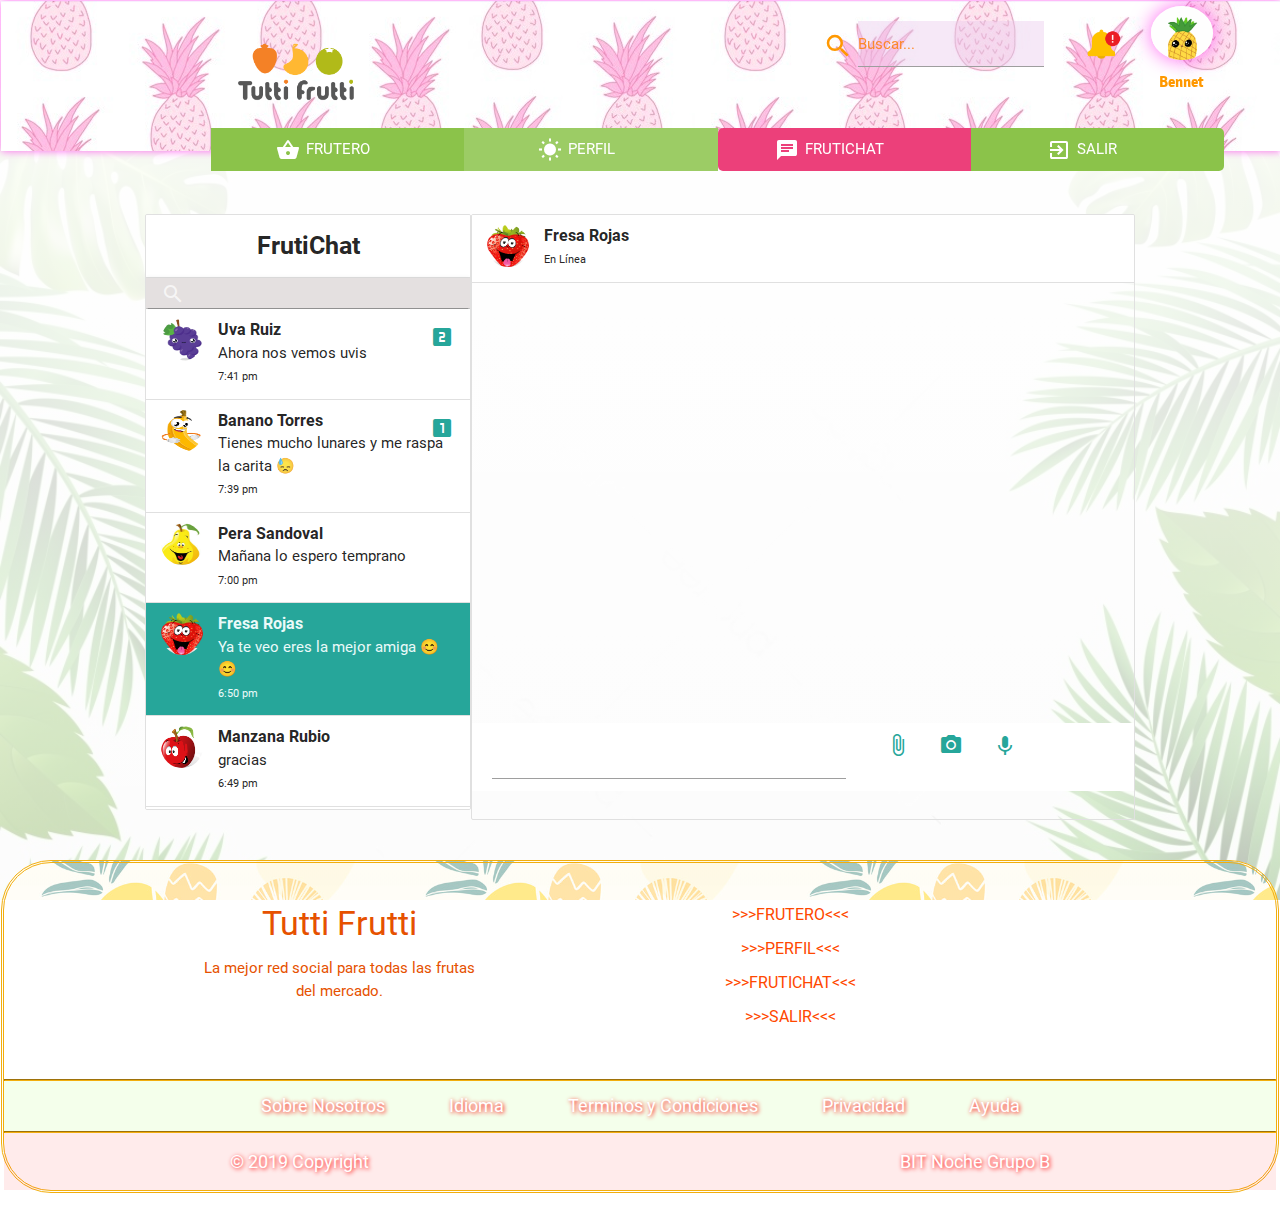
==== commit b7146b3d: "Actualizacion footer chat Mandarina" ====
--- a/chat.html
+++ b/chat.html
@@ -93,8 +93,7 @@
                             <div class="nav-wrapper" style="height:30px;line-height:30px">
                                 <form style="height: 30px">
                                     <div class="input-field">
-                                        <input id="search" style="padding: 0px 0px 0px 4rem; margin:0px" type="search"
-                                            required>
+                                        <input id="search" style="padding: 0px 0px 0px 4rem; margin:0px" type="search" required>
                                         <label class="label-icon" for="search" style="font-size:.75em; top: -28px"><i
                                                 class="material-icons">search</i></label>
                                         <i class="material-icons" style="font-size:.75em; top: -19px">close</i>
@@ -168,10 +167,10 @@
                     </li>
 
                     <!-- Parte interna de conversación -->
-                    <li id="chatLog"  style="height:440px; overflow-y:scroll">
+                    <li id="chatLog" style="height:440px; overflow-y:scroll">
                         <!-- <div class="card-panel grey lighten-5"
                             style="float:left; max-width: 60%; width: auto; padding:10px 10px; margin: 0 0 1rem 0; border-radius: 20px"> -->
-                            <!-- <div class="card-content" style="color:rgb(71, 71, 71)">
+                        <!-- <div class="card-content" style="color:rgb(71, 71, 71)">
                                 <p  style="margin: 0px"></p>
                                 <span style="color:rgb(102, 99, 99); float:right;margin: 0"><sub>6:15pm</sub></span>
                             </div> -->
@@ -203,7 +202,7 @@
                                         <a href="#!" class="secondary-content"><i
                                                 class="material-icons">keyboard_voice</i></a>
                                     </div>
-                                     </div>
+                                </div>
                             </form>
                         </div>
                     </li>
@@ -222,10 +221,10 @@
             <div class="container">
                 <div class="row">
                     <div class="col l4 s12 ">
-                        <h4 class="orange-text text-darken-4 center fuente">Tutti Frutti</h4>
+                        <h4 class="orange-text text-darken-4 center ">Tutti Frutti</h4>
                         <p class="orange-text text-darken-4 center">La mejor red social para todas las frutas del mercado.</p>
                     </div>
-                    <div class="col l4 offset-l2 s12 fuente center">
+                    <div class="col l4 offset-l2 s12  center">
                         <ul>
                             <li class="padding-3"><a class="link" href="home.html">>>>FRUTERO<<<</a></li>
                             <li class="padding-3"><a class="link" href="perfil.html">>>>PERFIL<<<</a></li>
@@ -235,16 +234,30 @@
                     </div>
                 </div>
             </div>
-            <div class="footer-copyright">
+
+            <hr class="separador">
+
+            <div class="estilo-fondo-links">
+                <div class="sociales">
+                    <a class="icon-crown-plus link2" href="" title="Us">Sobre Nosotros</a>
+                    <a class="icon-lamp link2" href="" title="language">Idioma</a>
+                    <a class="icon-pin  link2" href="" title="terms">Terminos y Condiciones</a>
+                    <a class="icon-lock link2" href="" title="privacy">Privacidad </a>
+                    <a class="icon-star link2" href="" title="help">Ayuda</a>
+                </div>
+            </div>
+            <hr class="separador">
+            <div class="estilo-fondo-copyright">
                 <div class="container">
 
-                        <a class="orange-text text-darken-4 left" href="#">© 2019 Copyright</a>
-                        <a class="orange-text text-darken-4 right" href="#">BIT Noche Grupo B</a>
+                    <label class="left link2" href="">© 2019 Copyright</label>
+                    <label class="right link2" href="">BIT Noche Grupo B</label>
                 </div>
             </div>
         </footer>
 
     </div>
+    <!-- FIN FOOTER -->
 
 
     <script type="text/javascript" src="https://code.jquery.com/jquery-3.2.1.min.js"></script>
